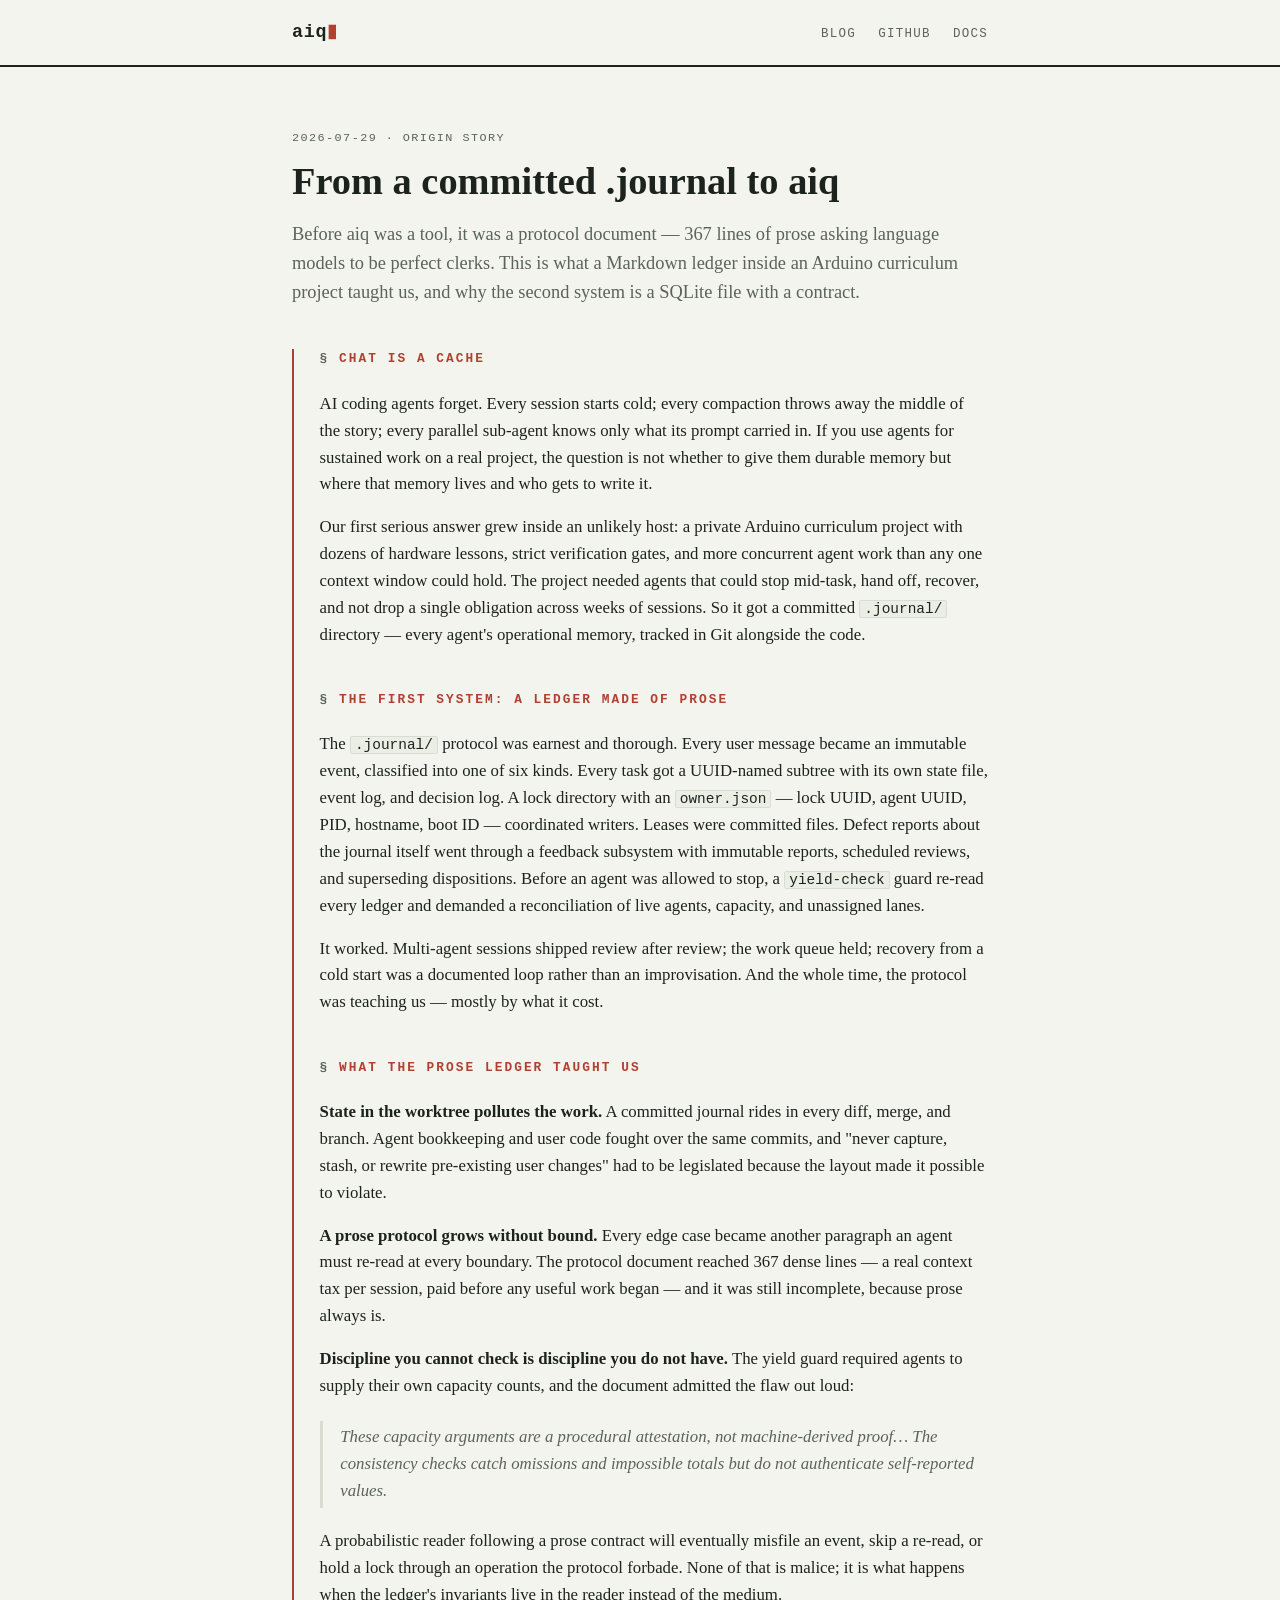
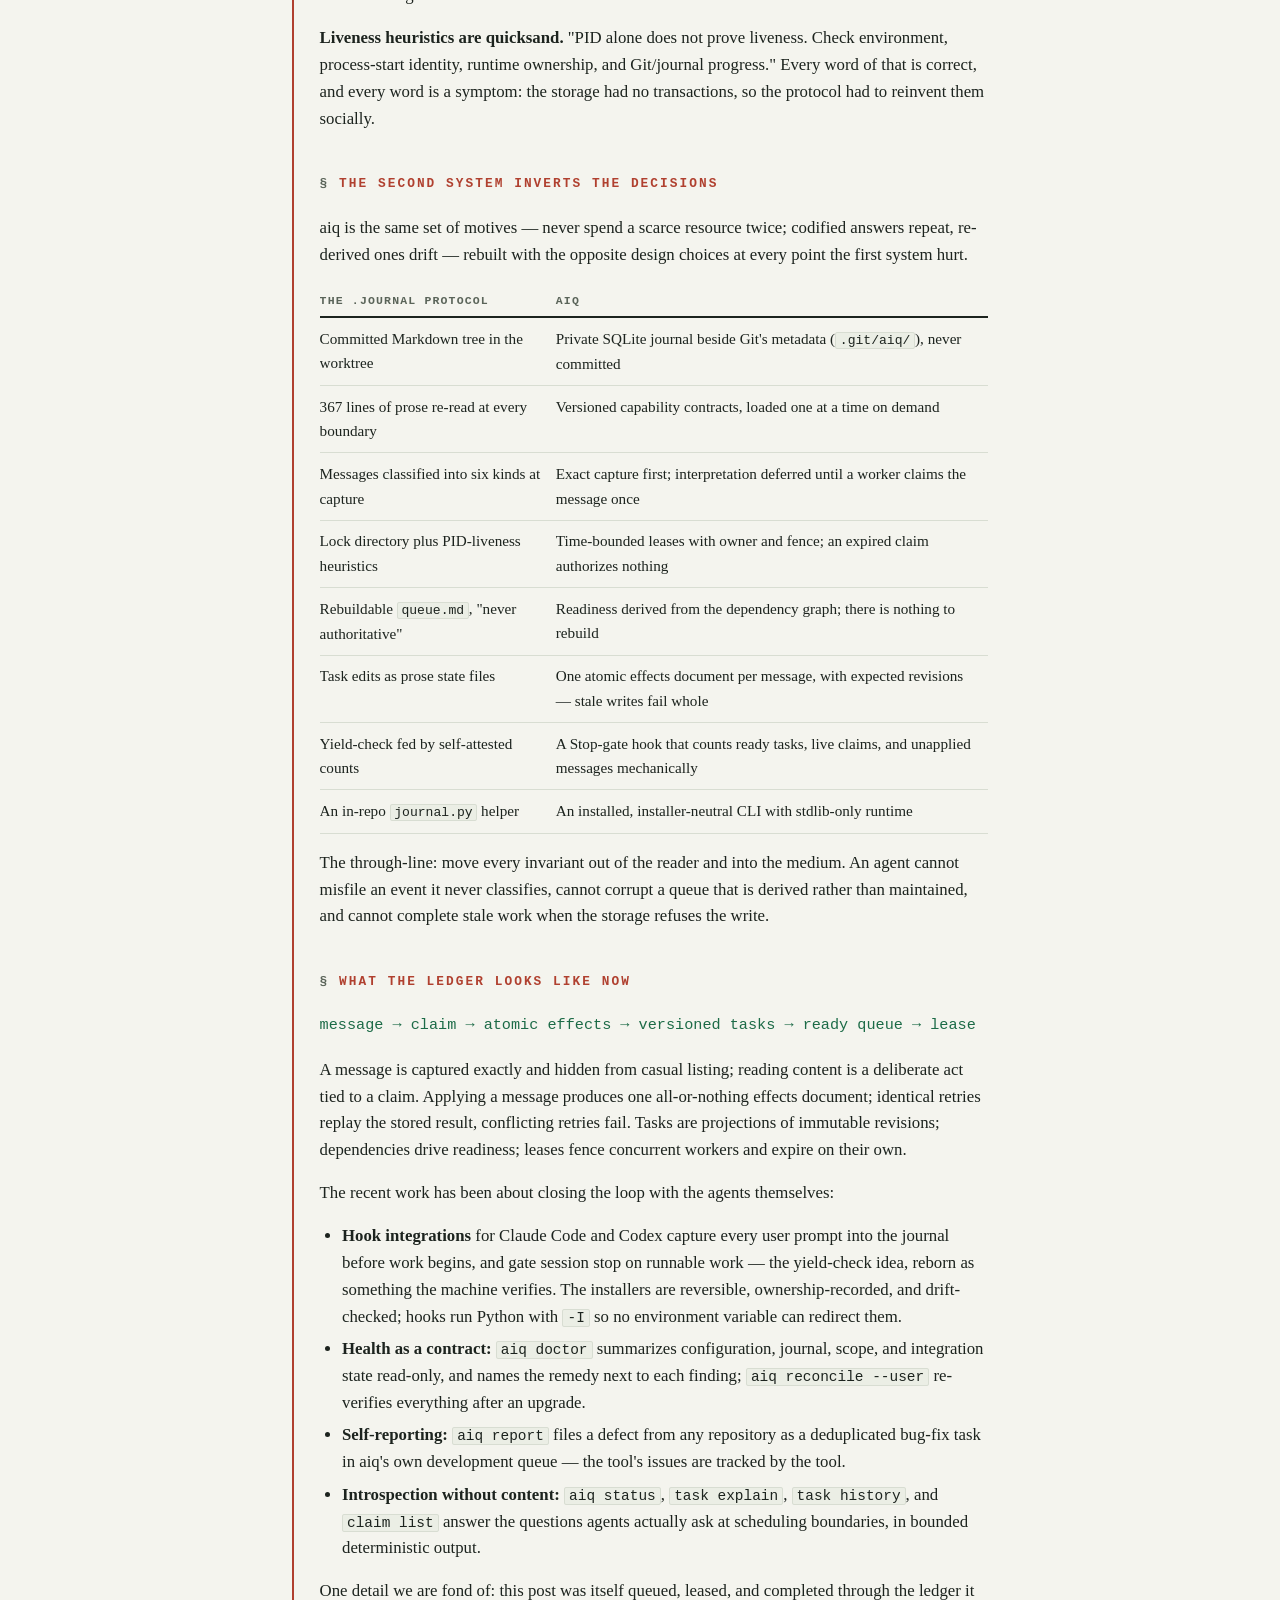
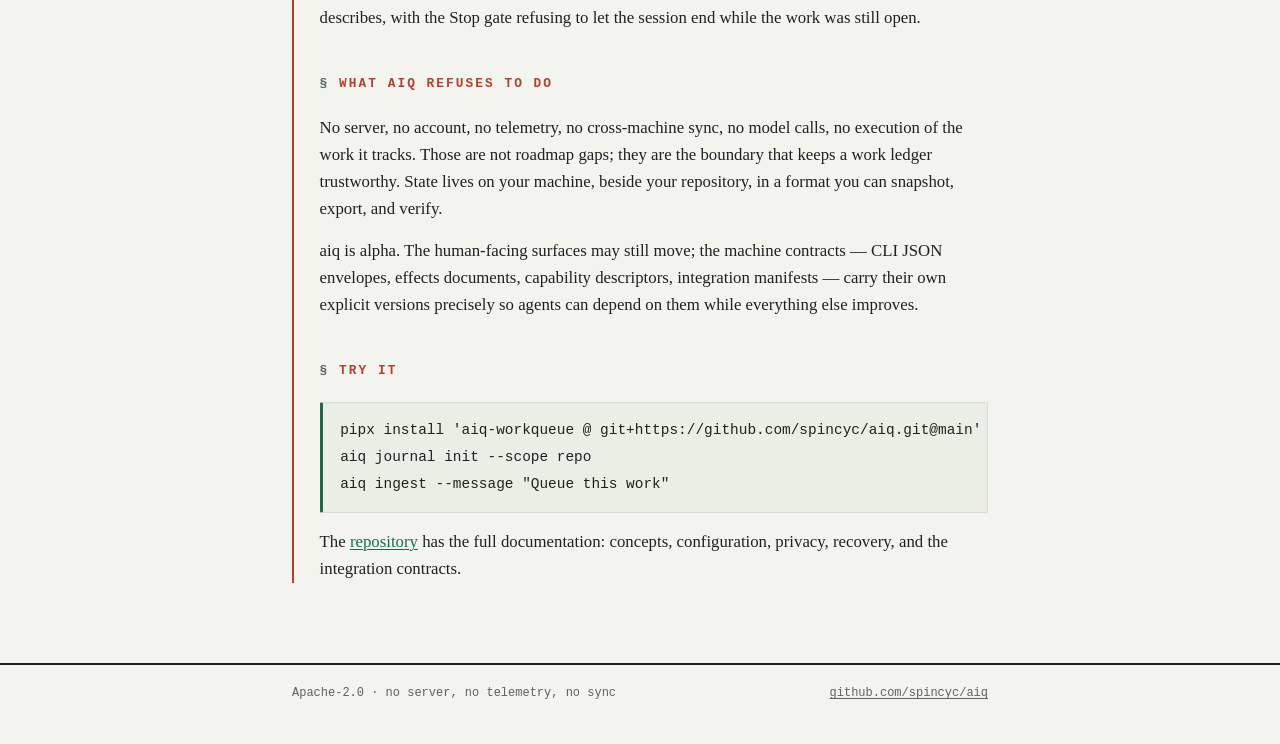
==== site/blog/from-committed-journal-to-aiq.html @ ecbef3e4 "Add the project site and origin-story blog post A hand-authored static site under site/ — landing pa" ====
<!doctype html>
<html lang="en">
<head>
<meta charset="utf-8">
<meta name="viewport" content="width=device-width, initial-scale=1">
<title>From a committed .journal to aiq</title>
<meta name="description" content="What a Markdown agent-ledger inside a curriculum project taught us, and why the second system is a SQLite file with a contract.">
<link rel="stylesheet" href="../assets/style.css">
<link rel="icon" href="data:image/svg+xml,<svg xmlns='http://www.w3.org/2000/svg' viewBox='0 0 16 16'><rect width='16' height='16' fill='%231c6b47'/><text x='8' y='12' font-family='monospace' font-size='10' fill='white' text-anchor='middle'>aq</text></svg>">
</head>
<body>

<header class="site">
  <div class="wrap">
    <a class="wordmark" href="../">aiq<span class="cursor">▮</span></a>
    <nav class="site">
      <a href="./">Blog</a>
      <a href="https://github.com/spincyc/aiq">GitHub</a>
      <a href="https://github.com/spincyc/aiq/tree/main/docs">Docs</a>
    </nav>
  </div>
</header>

<article class="post">
  <div class="wrap">
    <span class="date">2026-07-29 · origin story</span>
    <h1>From a committed .journal to aiq</h1>
    <p class="standfirst">Before aiq was a tool, it was a protocol document —
    367 lines of prose asking language models to be perfect clerks. This is
    what a Markdown ledger inside an Arduino curriculum project taught us, and
    why the second system is a SQLite file with a contract.</p>

    <div class="content">

    <h2>Chat is a cache</h2>
    <p>AI coding agents forget. Every session starts cold; every compaction
    throws away the middle of the story; every parallel sub-agent knows only
    what its prompt carried in. If you use agents for sustained work on a real
    project, the question is not whether to give them durable memory but where
    that memory lives and who gets to write it.</p>
    <p>Our first serious answer grew inside an unlikely host: a private
    Arduino curriculum project with dozens of hardware lessons, strict
    verification gates, and more concurrent agent work than any one context
    window could hold. The project needed agents that could stop mid-task,
    hand off, recover, and not drop a single obligation across weeks of
    sessions. So it got a committed <code>.journal/</code> directory — every
    agent's operational memory, tracked in Git alongside the code.</p>

    <h2>The first system: a ledger made of prose</h2>
    <p>The <code>.journal/</code> protocol was earnest and thorough. Every
    user message became an immutable event, classified into one of six kinds.
    Every task got a UUID-named subtree with its own state file, event log,
    and decision log. A lock directory with an <code>owner.json</code> —
    lock UUID, agent UUID, PID, hostname, boot ID — coordinated writers.
    Leases were committed files. Defect reports about the journal itself went
    through a feedback subsystem with immutable reports, scheduled reviews,
    and superseding dispositions. Before an agent was allowed to stop, a
    <code>yield-check</code> guard re-read every ledger and demanded a
    reconciliation of live agents, capacity, and unassigned lanes.</p>
    <p>It worked. Multi-agent sessions shipped review after review; the work
    queue held; recovery from a cold start was a documented loop rather than
    an improvisation. And the whole time, the protocol was teaching us —
    mostly by what it cost.</p>

    <h2>What the prose ledger taught us</h2>
    <p><strong>State in the worktree pollutes the work.</strong> A committed
    journal rides in every diff, merge, and branch. Agent bookkeeping and
    user code fought over the same commits, and "never capture, stash, or
    rewrite pre-existing user changes" had to be legislated because the
    layout made it possible to violate.</p>
    <p><strong>A prose protocol grows without bound.</strong> Every edge case
    became another paragraph an agent must re-read at every boundary. The
    protocol document reached 367 dense lines — a real context tax per
    session, paid before any useful work began — and it was still
    incomplete, because prose always is.</p>
    <p><strong>Discipline you cannot check is discipline you do not
    have.</strong> The yield guard required agents to supply their own
    capacity counts, and the document admitted the flaw out loud:</p>
    <blockquote>These capacity arguments are a procedural attestation, not
    machine-derived proof… The consistency checks catch omissions and
    impossible totals but do not authenticate self-reported values.</blockquote>
    <p>A probabilistic reader following a prose contract will eventually
    misfile an event, skip a re-read, or hold a lock through an operation the
    protocol forbade. None of that is malice; it is what happens when the
    ledger's invariants live in the reader instead of the medium.</p>
    <p><strong>Liveness heuristics are quicksand.</strong> "PID alone does
    not prove liveness. Check environment, process-start identity, runtime
    ownership, and Git/journal progress." Every word of that is correct, and
    every word is a symptom: the storage had no transactions, so the protocol
    had to reinvent them socially.</p>

    <h2>The second system inverts the decisions</h2>
    <p>aiq is the same set of motives — never spend a scarce resource twice;
    codified answers repeat, re-derived ones drift — rebuilt with the
    opposite design choices at every point the first system hurt.</p>
    <div class="tablewrap">
      <table class="compare">
        <tr><th>The .journal protocol</th><th>aiq</th></tr>
        <tr><td>Committed Markdown tree in the worktree</td>
            <td>Private SQLite journal beside Git's metadata (<code>.git/aiq/</code>), never committed</td></tr>
        <tr><td>367 lines of prose re-read at every boundary</td>
            <td>Versioned capability contracts, loaded one at a time on demand</td></tr>
        <tr><td>Messages classified into six kinds at capture</td>
            <td>Exact capture first; interpretation deferred until a worker claims the message once</td></tr>
        <tr><td>Lock directory plus PID-liveness heuristics</td>
            <td>Time-bounded leases with owner and fence; an expired claim authorizes nothing</td></tr>
        <tr><td>Rebuildable <code>queue.md</code>, "never authoritative"</td>
            <td>Readiness derived from the dependency graph; there is nothing to rebuild</td></tr>
        <tr><td>Task edits as prose state files</td>
            <td>One atomic effects document per message, with expected revisions — stale writes fail whole</td></tr>
        <tr><td>Yield-check fed by self-attested counts</td>
            <td>A Stop-gate hook that counts ready tasks, live claims, and unapplied messages mechanically</td></tr>
        <tr><td>An in-repo <code>journal.py</code> helper</td>
            <td>An installed, installer-neutral CLI with stdlib-only runtime</td></tr>
      </table>
    </div>
    <p>The through-line: move every invariant out of the reader and into the
    medium. An agent cannot misfile an event it never classifies, cannot
    corrupt a queue that is derived rather than maintained, and cannot
    complete stale work when the storage refuses the write.</p>

    <h2>What the ledger looks like now</h2>
    <p class="pipeline">message → claim → atomic effects → versioned tasks → ready queue → lease</p>
    <p>A message is captured exactly and hidden from casual listing; reading
    content is a deliberate act tied to a claim. Applying a message produces
    one all-or-nothing effects document; identical retries replay the stored
    result, conflicting retries fail. Tasks are projections of immutable
    revisions; dependencies drive readiness; leases fence concurrent workers
    and expire on their own.</p>
    <p>The recent work has been about closing the loop with the agents
    themselves:</p>
    <ul>
      <li><strong>Hook integrations</strong> for Claude Code and Codex
      capture every user prompt into the journal before work begins, and gate
      session stop on runnable work — the yield-check idea, reborn as
      something the machine verifies. The installers are reversible,
      ownership-recorded, and drift-checked; hooks run Python with
      <code>-I</code> so no environment variable can redirect them.</li>
      <li><strong>Health as a contract:</strong> <code>aiq doctor</code>
      summarizes configuration, journal, scope, and integration state
      read-only, and names the remedy next to each finding;
      <code>aiq reconcile --user</code> re-verifies everything after an
      upgrade.</li>
      <li><strong>Self-reporting:</strong> <code>aiq report</code> files a
      defect from any repository as a deduplicated bug-fix task in aiq's own
      development queue — the tool's issues are tracked by the tool.</li>
      <li><strong>Introspection without content:</strong>
      <code>aiq status</code>, <code>task explain</code>,
      <code>task history</code>, and <code>claim list</code> answer the
      questions agents actually ask at scheduling boundaries, in bounded
      deterministic output.</li>
    </ul>
    <p>One detail we are fond of: this post was itself queued, leased, and
    completed through the ledger it describes, with the Stop gate refusing to
    let the session end while the work was still open.</p>

    <h2>What aiq refuses to do</h2>
    <p>No server, no account, no telemetry, no cross-machine sync, no model
    calls, no execution of the work it tracks. Those are not roadmap gaps;
    they are the boundary that keeps a work ledger trustworthy. State lives
    on your machine, beside your repository, in a format you can snapshot,
    export, and verify.</p>
    <p>aiq is alpha. The human-facing surfaces may still move; the machine
    contracts — CLI JSON envelopes, effects documents, capability
    descriptors, integration manifests — carry their own explicit versions
    precisely so agents can depend on them while everything else improves.</p>

    <h2>Try it</h2>
<pre><code>pipx install 'aiq-workqueue @ git+https://github.com/spincyc/aiq.git@main'
aiq journal init --scope repo
aiq ingest --message "Queue this work"</code></pre>
    <p>The <a href="https://github.com/spincyc/aiq">repository</a> has the
    full documentation: concepts, configuration, privacy, recovery, and the
    integration contracts.</p>

    </div>
  </div>
</article>

<footer class="site">
  <div class="wrap">
    <span>Apache-2.0 · no server, no telemetry, no sync</span>
    <a href="https://github.com/spincyc/aiq">github.com/spincyc/aiq</a>
  </div>
</footer>

</body>
</html>
---- site/assets/style.css ----
/* aiq site — ledger-inspired: ruled paper, red margin rule, mono headings. */

:root {
  --paper: #f4f4ee;
  --ink: #1c231e;
  --ink-soft: #5a6459;
  --rule: #d8ddd2;
  --rule-strong: #1c231e;
  --accent: #1c6b47;
  --accent-ink: #f4f4ee;
  --margin-red: #b0402f;
  --code-bg: #ebeee5;
  --mono: ui-monospace, "SF Mono", Menlo, Consolas, "Liberation Mono", monospace;
  --serif: "Iowan Old Style", "Palatino Linotype", Palatino, Georgia, serif;
}
@media (prefers-color-scheme: dark) {
  :root {
    --paper: #131714;
    --ink: #d9e0d7;
    --ink-soft: #939c90;
    --rule: #2b332c;
    --rule-strong: #d9e0d7;
    --accent: #58b586;
    --accent-ink: #10140f;
    --margin-red: #d0705a;
    --code-bg: #1b211c;
  }
}

* { margin: 0; padding: 0; box-sizing: border-box; }
html { background: var(--paper); }
body {
  font-family: var(--serif);
  color: var(--ink);
  line-height: 1.6;
  font-size: 1.05rem;
}

a { color: var(--accent); text-decoration-thickness: 1px; text-underline-offset: 2px; }
a:hover { color: var(--margin-red); }
:focus-visible { outline: 2px solid var(--accent); outline-offset: 2px; }

.wrap { max-width: 46rem; margin: 0 auto; padding: 0 1.25rem; }

/* Header */
header.site {
  border-bottom: 2px solid var(--rule-strong);
}
header.site .wrap {
  display: flex; align-items: baseline; justify-content: space-between;
  gap: 1rem; padding-top: 1.1rem; padding-bottom: 1.1rem; flex-wrap: wrap;
}
.wordmark {
  font-family: var(--mono); font-weight: 700; font-size: 1.15rem;
  color: var(--ink); text-decoration: none; letter-spacing: .04em;
}
.wordmark .cursor { color: var(--margin-red); }
nav.site { display: flex; gap: 1.4rem; }
nav.site a {
  font-family: var(--mono); font-size: .78rem; letter-spacing: .1em;
  text-transform: uppercase; text-decoration: none; color: var(--ink-soft);
}
nav.site a:hover { color: var(--margin-red); }

/* Ruled-paper band */
.ruled {
  background-image: repeating-linear-gradient(
    to bottom, transparent, transparent 1.85rem, var(--rule) 1.85rem,
    var(--rule) calc(1.85rem + 1px));
  border-bottom: 1px solid var(--rule);
}

/* Hero */
.hero { padding: 4.5rem 0 4rem; }
.hero .alpha {
  font-family: var(--mono); font-size: .7rem; letter-spacing: .14em;
  text-transform: uppercase; color: var(--margin-red);
  border: 1px solid var(--margin-red); border-radius: 2px;
  padding: .15rem .5rem; display: inline-block; margin-bottom: 1.4rem;
}
.hero h1 {
  font-family: var(--mono); font-weight: 700; line-height: 1.25;
  font-size: clamp(1.35rem, 4.2vw, 2.1rem); letter-spacing: -.01em;
  text-wrap: balance;
}
.hero h1 .op { color: var(--accent); }
.hero p.lede {
  margin-top: 1.3rem; font-size: 1.18rem; max-width: 34rem;
  color: var(--ink-soft);
}
.hero .cta { margin-top: 2rem; display: flex; gap: .8rem; flex-wrap: wrap; }
.btn {
  font-family: var(--mono); font-size: .82rem; letter-spacing: .06em;
  text-decoration: none; padding: .55rem 1rem; border-radius: 2px;
  border: 1.5px solid var(--accent);
}
.btn.primary { background: var(--accent); color: var(--accent-ink); }
.btn.primary:hover { background: var(--margin-red); border-color: var(--margin-red); color: var(--paper); }
.btn.ghost { color: var(--accent); }
.btn.ghost:hover { color: var(--margin-red); border-color: var(--margin-red); }

/* Sections */
section { padding: 3rem 0; border-bottom: 1px solid var(--rule); }
section:last-of-type { border-bottom: none; }
h2 {
  font-family: var(--mono); font-size: .8rem; letter-spacing: .16em;
  text-transform: uppercase; color: var(--margin-red); margin-bottom: 1.3rem;
}
h2::before { content: "§ "; color: var(--ink-soft); }

/* Tables */
.tablewrap { overflow-x: auto; }
table { border-collapse: collapse; width: 100%; font-size: .95rem; }
th {
  font-family: var(--mono); font-size: .72rem; letter-spacing: .1em;
  text-transform: uppercase; text-align: left; color: var(--ink-soft);
  border-bottom: 2px solid var(--rule-strong); padding: .4rem .8rem .4rem 0;
  font-weight: 600;
}
td { border-bottom: 1px solid var(--rule); padding: .55rem .8rem .55rem 0; vertical-align: top; }
td:first-child { font-family: var(--mono); font-size: .85rem; white-space: nowrap; }
table.compare td:first-child { white-space: normal; font-family: var(--serif); font-size: .95rem; }

/* Code */
pre {
  background: var(--code-bg); border: 1px solid var(--rule);
  border-left: 3px solid var(--accent); border-radius: 2px;
  padding: .9rem 1.1rem; overflow-x: auto; margin: 1rem 0;
}
code { font-family: var(--mono); font-size: .86em; }
p code, li code, td code {
  background: var(--code-bg); border: 1px solid var(--rule);
  border-radius: 2px; padding: 0 .28em; overflow-wrap: anywhere;
}
pre code { background: none; border: none; padding: 0; }

/* Blog cards + article */
.post-card {
  border: 1px solid var(--rule); border-left: 3px solid var(--margin-red);
  border-radius: 2px; padding: 1.1rem 1.3rem; margin-top: .5rem;
}
.post-card .date {
  font-family: var(--mono); font-size: .72rem; letter-spacing: .1em;
  color: var(--ink-soft);
}
.post-card h3 { font-family: var(--serif); font-size: 1.25rem; margin: .3rem 0 .4rem; }
.post-card h3 a { color: var(--ink); text-decoration: none; }
.post-card h3 a:hover { color: var(--margin-red); }
.post-card p { color: var(--ink-soft); font-size: .97rem; }

article.post { padding: 3.5rem 0 2rem; }
article.post .content {
  border-left: 2px solid var(--margin-red); padding-left: 1.6rem;
}
@media (max-width: 40rem) { article.post .content { border-left: none; padding-left: 0; } }
article.post .date {
  font-family: var(--mono); font-size: .74rem; letter-spacing: .12em;
  text-transform: uppercase; color: var(--ink-soft);
}
article.post h1 {
  font-family: var(--serif); font-weight: 600; line-height: 1.2;
  font-size: clamp(1.7rem, 4.5vw, 2.4rem); margin: .5rem 0 .6rem;
  text-wrap: balance;
}
article.post p.standfirst { color: var(--ink-soft); font-size: 1.15rem; margin-bottom: 2rem; }
article.post h2 { margin-top: 2.6rem; }
article.post p { margin: 1rem 0; }
article.post ul, article.post ol { margin: 1rem 0 1rem 1.4rem; }
article.post li { margin: .35rem 0; }
article.post blockquote {
  border-left: 3px solid var(--rule); padding: .2rem 0 .2rem 1.1rem;
  margin: 1.3rem 0; color: var(--ink-soft); font-style: italic;
}
article.post blockquote code { font-style: normal; }
article.post .pipeline {
  font-family: var(--mono); font-size: .95rem; color: var(--accent);
  margin: 1.2rem 0; overflow-x: auto; white-space: nowrap;
}

/* Footer */
footer.site { border-top: 2px solid var(--rule-strong); margin-top: 2rem; }
footer.site .wrap {
  padding-top: 1.2rem; padding-bottom: 2.5rem;
  display: flex; justify-content: space-between; gap: 1rem; flex-wrap: wrap;
  font-family: var(--mono); font-size: .75rem; color: var(--ink-soft);
}
footer.site a { color: var(--ink-soft); }
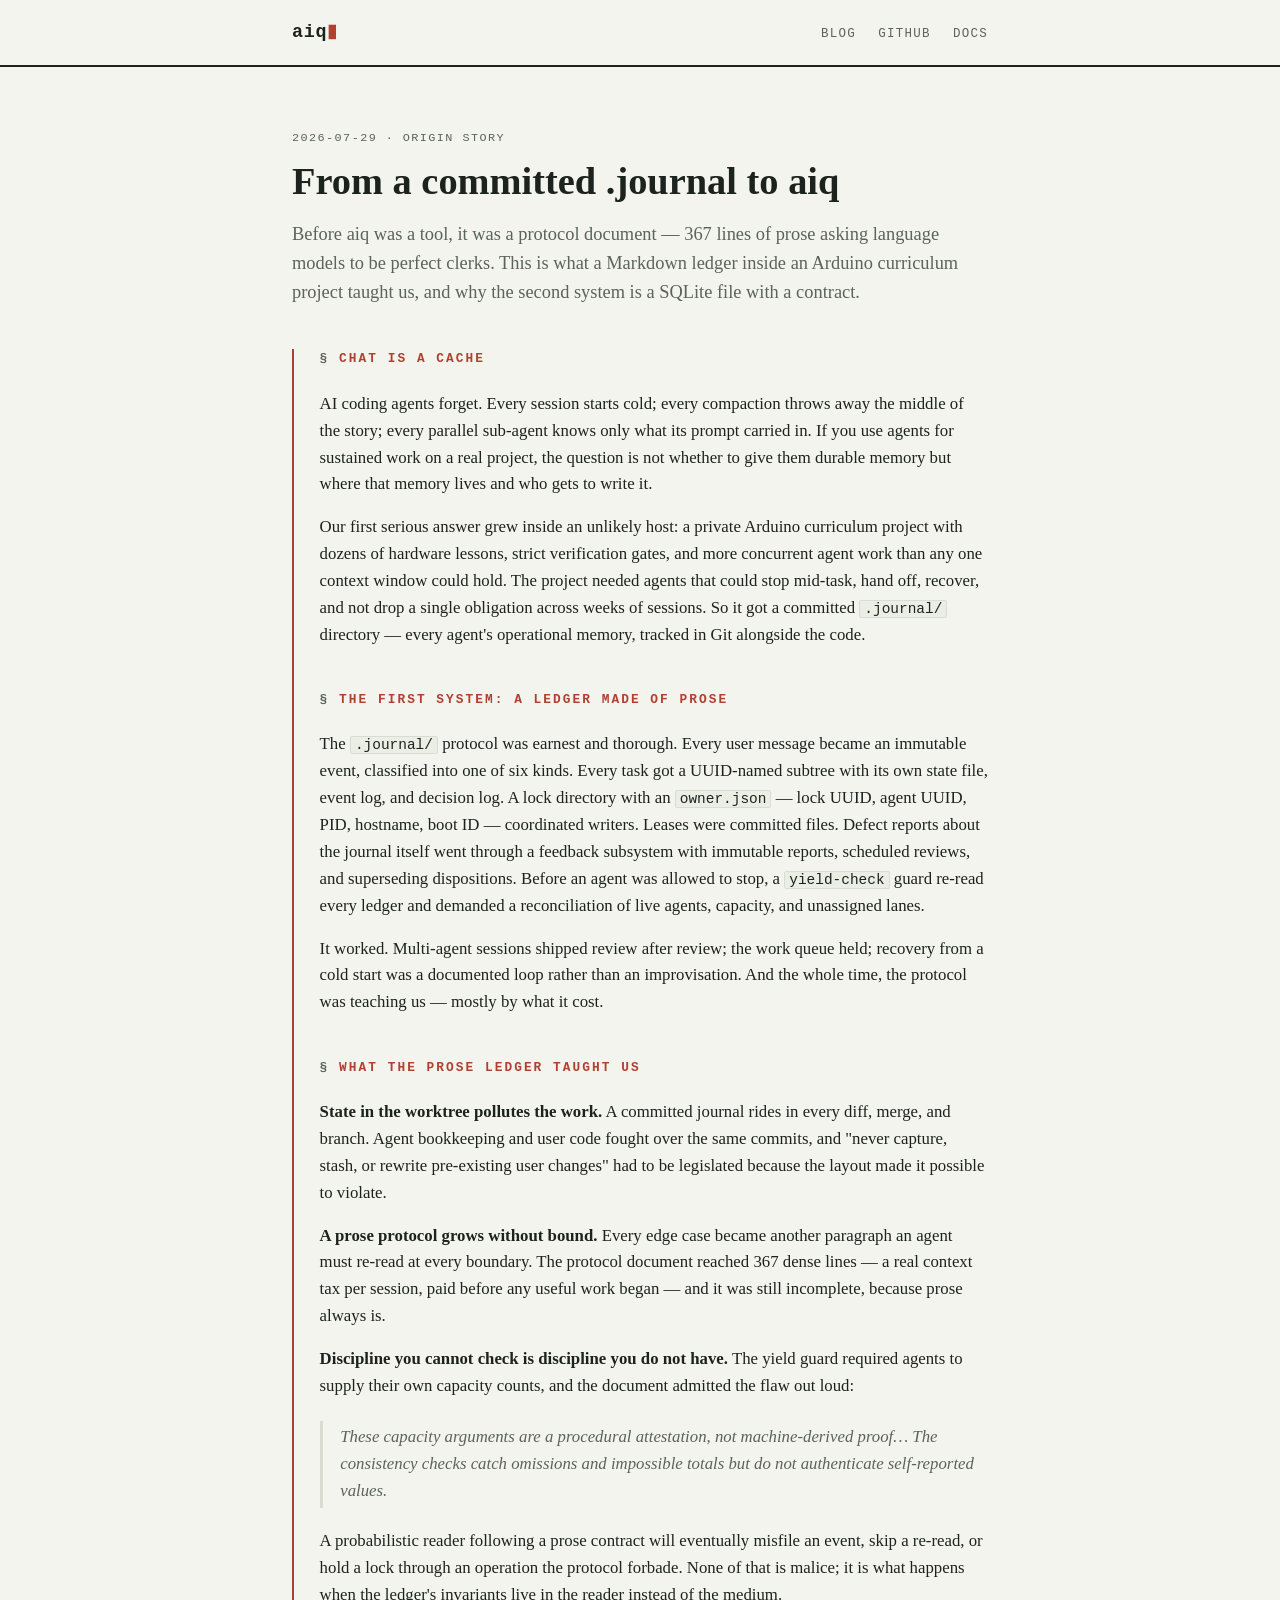
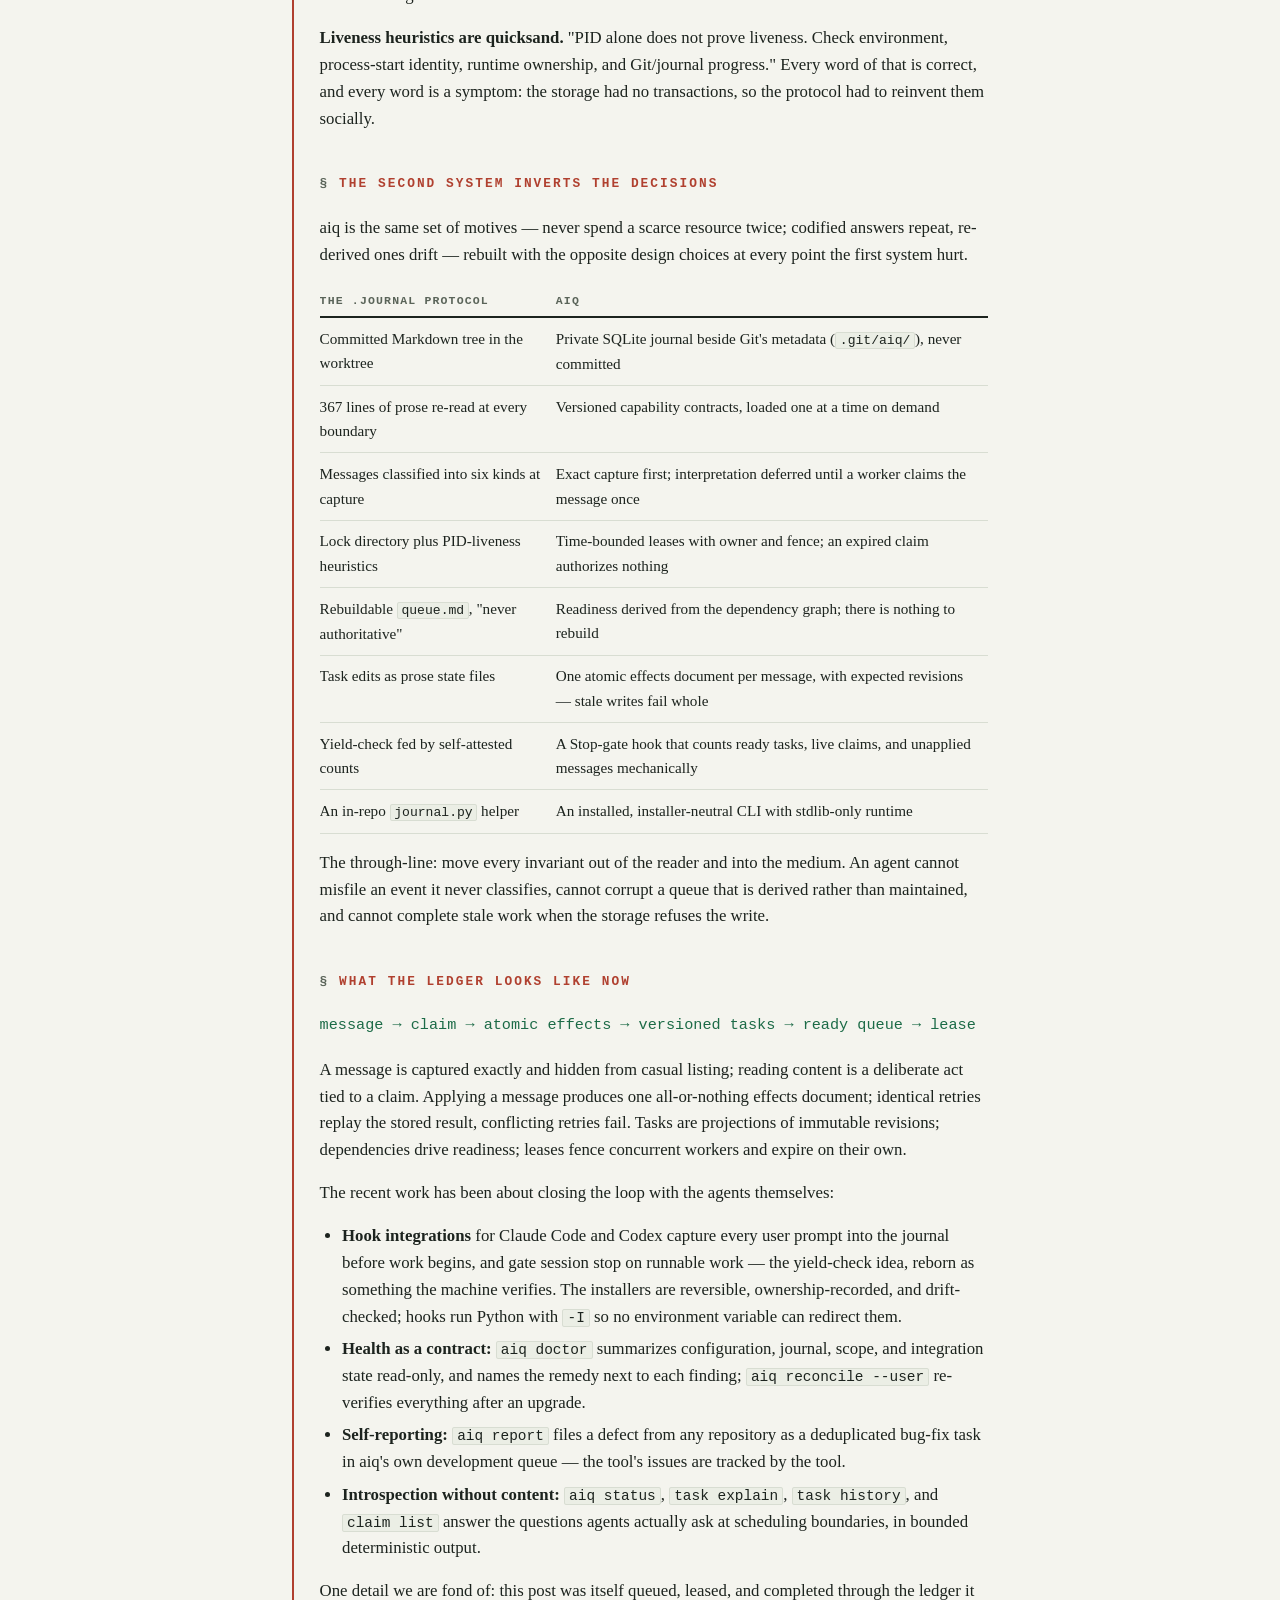
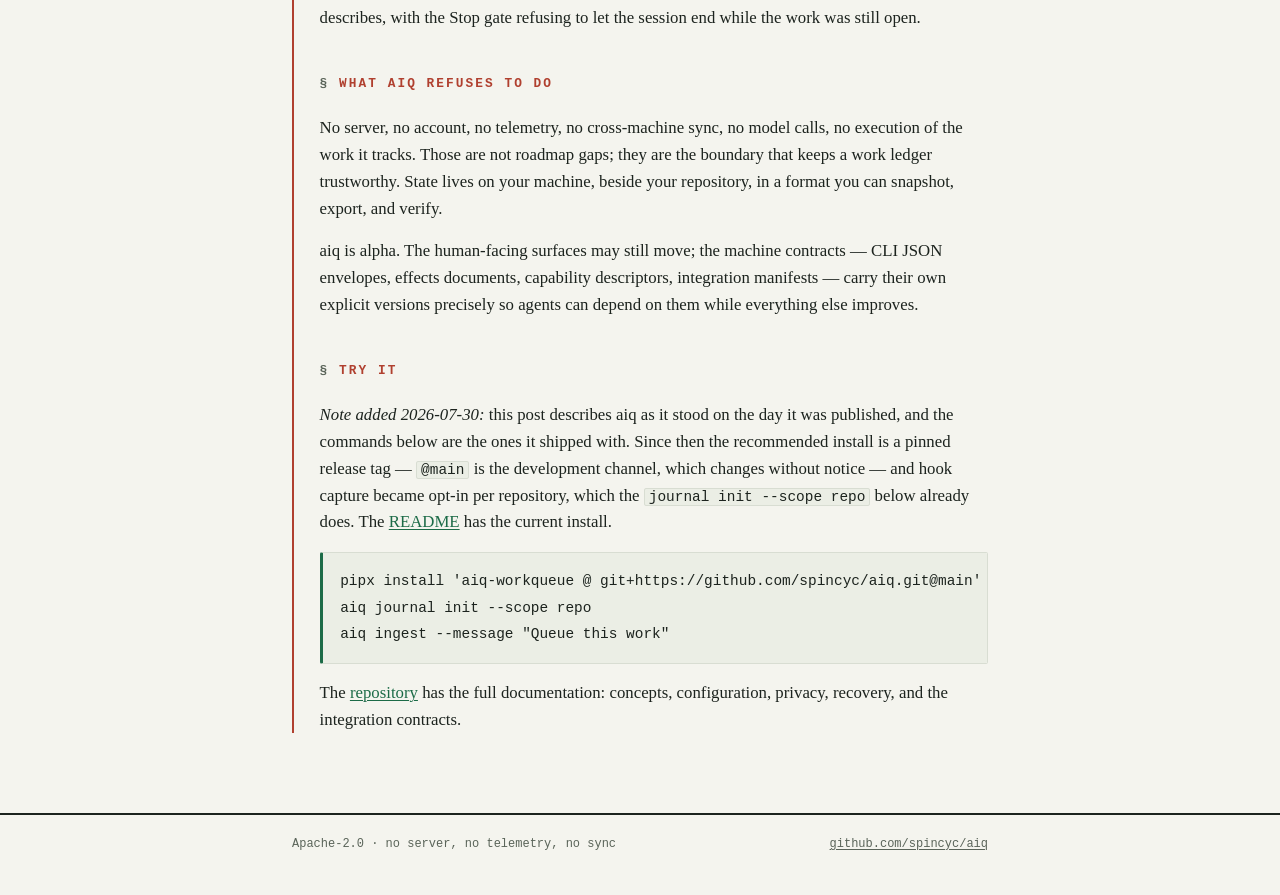
==== commit 63e0f405: "Stop the site recommending the development install channel The marketing page installed from main wh" ====
--- a/site/blog/from-committed-journal-to-aiq.html
+++ b/site/blog/from-committed-journal-to-aiq.html
@@ -166,6 +166,14 @@
     precisely so agents can depend on them while everything else improves.</p>
 
     <h2>Try it</h2>
+    <p><em>Note added 2026-07-30:</em> this post describes aiq as it stood on
+    the day it was published, and the commands below are the ones it shipped
+    with. Since then the recommended install is a pinned release tag —
+    <code>@main</code> is the development channel, which changes without
+    notice — and hook capture became opt-in per repository, which the
+    <code>journal init --scope repo</code> below already does. The
+    <a href="https://github.com/spincyc/aiq#install">README</a> has the
+    current install.</p>
 <pre><code>pipx install 'aiq-workqueue @ git+https://github.com/spincyc/aiq.git@main'
 aiq journal init --scope repo
 aiq ingest --message "Queue this work"</code></pre>
